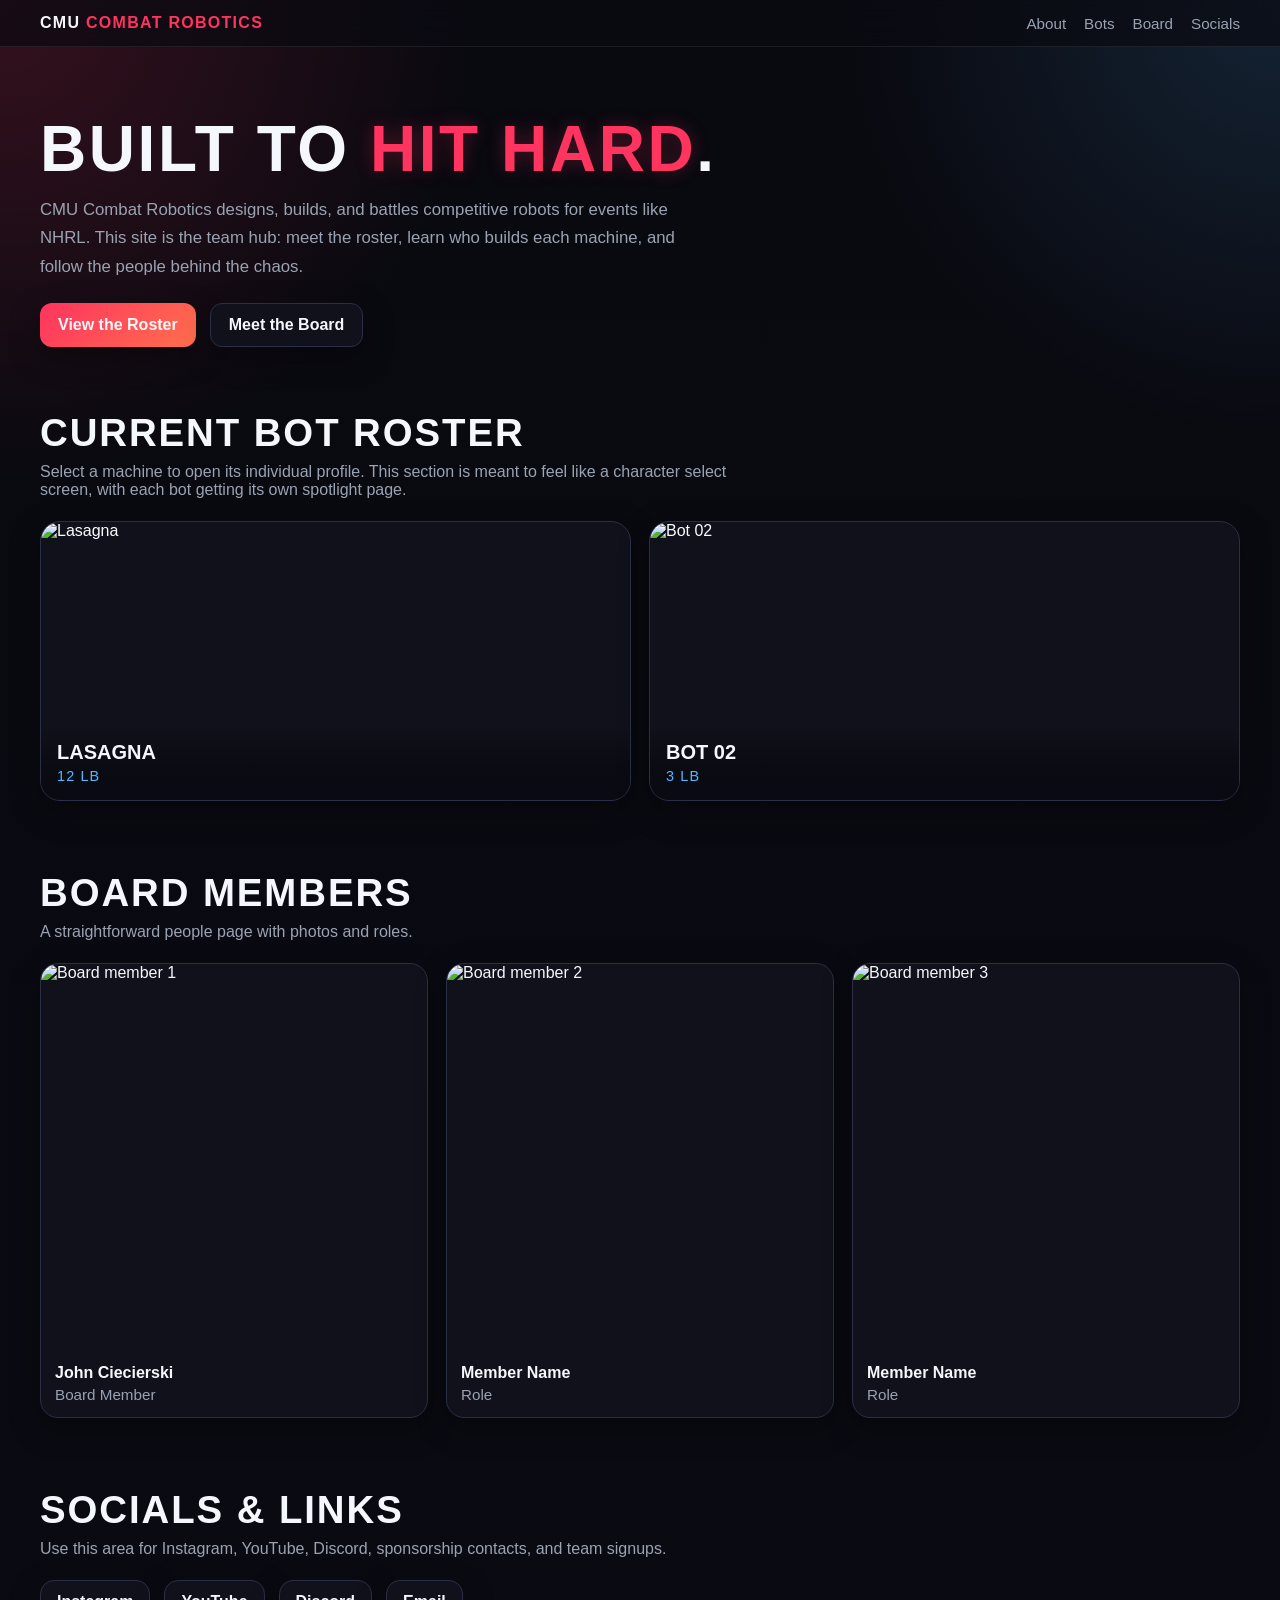
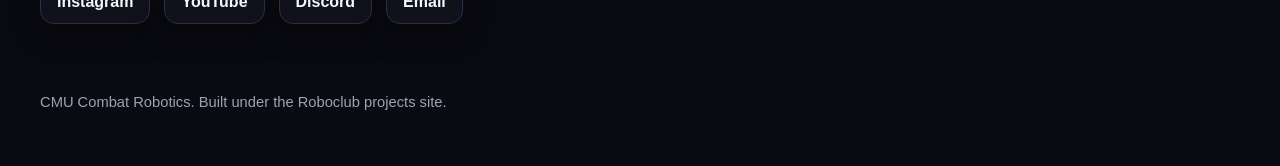
==== index.html @ 322f0681 "aa" ====
<!DOCTYPE html>
<html lang="en">
<head>
    <meta charset="UTF-8" />
    <meta name="viewport" content="width=device-width, initial-scale=1.0" />
    <title>CMU Combat Robotics</title>
    <style>
        :root {
            --bg: #0a0a12;
            --panel: #11111b;
            --panel-2: #181826;
            --text: #f4f7fb;
            --muted: #9aa3b2;
            --accent: #ff345f;
            --accent-2: #54b8ff;
            --border: #2a2f45;
            --shadow: 0 10px 30px rgba(0, 0, 0, 0.35);
        }

        * {
            box-sizing: border-box;
        }

        body {
            margin: 0;
            font-family: Arial, Helvetica, sans-serif;
            background:
                radial-gradient(circle at top left, rgba(255, 52, 95, 0.18), transparent 22%),
                radial-gradient(circle at top right, rgba(84, 184, 255, 0.15), transparent 20%),
                linear-gradient(180deg, #090910 0%, #0a0a12 100%);
            color: var(--text);
        }

        a {
            color: inherit;
            text-decoration: none;
        }

        .page-shell {
            width: min(1200px, calc(100% - 32px));
            margin: 0 auto;
        }

        .topbar {
            position: sticky;
            top: 0;
            z-index: 20;
            backdrop-filter: blur(12px);
            background: rgba(10, 10, 18, 0.7);
            border-bottom: 1px solid rgba(255, 255, 255, 0.08);
        }

        .topbar-inner {
            width: min(1200px, calc(100% - 32px));
            margin: 0 auto;
            display: flex;
            align-items: center;
            justify-content: space-between;
            padding: 14px 0;
        }

        .brand {
            font-weight: 800;
            letter-spacing: 0.08em;
            text-transform: uppercase;
        }

        .brand span {
            color: var(--accent);
        }

        .nav {
            display: flex;
            gap: 18px;
            color: var(--muted);
            font-size: 0.95rem;
        }

        .hero {
            padding: 72px 0 36px;
            display: block;
        }

        .hero-copy h1 {
            margin: 0 0 16px;
            font-size: clamp(2.3rem, 5vw, 4.4rem);
            line-height: 0.95;
            text-transform: uppercase;
            letter-spacing: 0.04em;
        }

        .hero-copy h1 .accent {
            color: var(--accent);
            text-shadow: 0 0 18px rgba(255, 52, 95, 0.28);
        }

        .hero-copy p {
            max-width: 640px;
            color: var(--muted);
            font-size: 1.05rem;
            line-height: 1.7;
            margin: 0 0 22px;
        }

        .hero-actions {
            display: flex;
            gap: 14px;
            flex-wrap: wrap;
        }

        .btn {
            display: inline-flex;
            align-items: center;
            justify-content: center;
            min-width: 140px;
            padding: 12px 18px;
            border-radius: 12px;
            font-weight: 700;
            border: 1px solid var(--border);
            background: var(--panel);
            box-shadow: var(--shadow);
        }

        .btn-primary {
            background: linear-gradient(135deg, var(--accent) 0%, #ff6f4d 100%);
            border: none;
        }

        

        section {
            padding: 28px 0 42px;
        }

        .section-header {
            display: flex;
            align-items: end;
            justify-content: space-between;
            gap: 20px;
            margin-bottom: 22px;
        }

        .section-header h2 {
            margin: 0;
            font-size: clamp(1.6rem, 3vw, 2.4rem);
            text-transform: uppercase;
            letter-spacing: 0.05em;
        }

        .section-header p {
            margin: 8px 0 0;
            color: var(--muted);
            max-width: 700px;
        }

        .roster-grid {
            display: grid;
            grid-template-columns: repeat(auto-fit, minmax(220px, 1fr));
            gap: 18px;
        }

        .bot-card {
            display: block;
            position: relative;
            overflow: hidden;
            border-radius: 20px;
            border: 1px solid var(--border);
            background: var(--panel);
            min-height: 280px;
            box-shadow: var(--shadow);
            transition: transform 0.18s ease, border-color 0.18s ease, box-shadow 0.18s ease;
        }

        .bot-card:hover {
            transform: translateY(-4px);
            border-color: var(--accent-2);
            box-shadow: 0 14px 34px rgba(0, 0, 0, 0.42);
        }

        .bot-image {
            width: 100%;
            height: 100%;
            object-fit: cover;
            display: block;
            filter: contrast(1.05) saturate(1.05);
        }

        .bot-overlay {
            position: absolute;
            inset: auto 0 0 0;
            padding: 16px;
            background: linear-gradient(180deg, transparent 0%, rgba(10, 10, 18, 0.92) 56%, rgba(10, 10, 18, 1) 100%);
        }

        .bot-name {
            margin: 0 0 4px;
            font-size: 1.25rem;
            font-weight: 800;
            text-transform: uppercase;
        }

        .bot-class {
            margin: 0;
            color: var(--accent-2);
            font-size: 0.9rem;
            letter-spacing: 0.08em;
            text-transform: uppercase;
        }

        .board-grid {
            display: grid;
            grid-template-columns: repeat(auto-fit, minmax(180px, 1fr));
            gap: 18px;
        }

        .member-card {
            background: var(--panel);
            border: 1px solid var(--border);
            border-radius: 18px;
            overflow: hidden;
            box-shadow: var(--shadow);
        }

        .member-photo {
            width: 100%;
            aspect-ratio: 1 / 1;
            object-fit: cover;
            display: block;
        }

        .member-info {
            padding: 14px;
        }

        .member-name {
            margin: 0 0 4px;
            font-weight: 800;
        }

        .member-role {
            margin: 0;
            color: var(--muted);
            font-size: 0.95rem;
        }

        .social-strip {
            display: flex;
            flex-wrap: wrap;
            gap: 14px;
        }

        .social-link {
            padding: 12px 16px;
            border-radius: 14px;
            background: var(--panel);
            border: 1px solid var(--border);
            box-shadow: var(--shadow);
            font-weight: 700;
        }

        .footer {
            padding: 28px 0 56px;
            color: var(--muted);
            font-size: 0.92rem;
        }

        @media (max-width: 860px) {

            .nav {
                display: none;
            }
        }
    </style>
</head>
<body>
    <header class="topbar">
        <div class="topbar-inner">
            <a href="#" class="brand">CMU <span>Combat Robotics</span></a>
            <nav class="nav">
                <a href="#about">About</a>
                <a href="#roster">Bots</a>
                <a href="#board">Board</a>
                <a href="#socials">Socials</a>
            </nav>
        </div>
    </header>

    <main class="page-shell">
        <section class="hero" id="about">
            <div class="hero-copy">
                <h1>Built to <span class="accent">Hit Hard</span>.</h1>
                <p>
                    CMU Combat Robotics designs, builds, and battles competitive robots for events like NHRL.
                    This site is the team hub: meet the roster, learn who builds each machine, and follow the
                    people behind the chaos.
                </p>
                <div class="hero-actions">
                    <a class="btn btn-primary" href="#roster">View the Roster</a>
                    <a class="btn" href="#board">Meet the Board</a>
                </div>
            </div>
        </section>

        <section id="roster">
            <div class="section-header">
                <div>
                    <h2>Current Bot Roster</h2>
                    <p>
                        Select a machine to open its individual profile. This section is meant to feel like a
                        character select screen, with each bot getting its own spotlight page.
                    </p>
                </div>
            </div>

            <div class="roster-grid" id="rosterGrid">
                <article class="bot-card" style="display:flex; align-items:end; justify-content:start; padding:16px; min-height:220px;">
                    <div class="bot-overlay" style="position:static; background:none; padding:0;">
                        <h3 class="bot-name">Loading roster...</h3>
                        <p class="bot-class">Scanning bot folders</p>
                    </div>
                </article>
            </div>
        </section>

        <section id="board">
            <div class="section-header">
                <div>
                    <h2>Board Members</h2>
                    <p>A straightforward people page with photos and roles.</p>
                </div>
            </div>

            <div class="board-grid">
                <article class="member-card">
                    <img class="member-photo" src="https://placehold.co/500x500?text=Member+1" alt="Board member 1" />
                    <div class="member-info">
                        <p class="member-name">John Ciecierski</p>
                        <p class="member-role">Board Member</p>
                    </div>
                </article>

                <article class="member-card">
                    <img class="member-photo" src="https://placehold.co/500x500?text=Member+2" alt="Board member 2" />
                    <div class="member-info">
                        <p class="member-name">Member Name</p>
                        <p class="member-role">Role</p>
                    </div>
                </article>

                <article class="member-card">
                    <img class="member-photo" src="https://placehold.co/500x500?text=Member+3" alt="Board member 3" />
                    <div class="member-info">
                        <p class="member-name">Member Name</p>
                        <p class="member-role">Role</p>
                    </div>
                </article>
            </div>
        </section>

        <section id="socials">
            <div class="section-header">
                <div>
                    <h2>Socials & Links</h2>
                    <p>Use this area for Instagram, YouTube, Discord, sponsorship contacts, and team signups.</p>
                </div>
            </div>

            <div class="social-strip">
                <a class="social-link" href="#">Instagram</a>
                <a class="social-link" href="#">YouTube</a>
                <a class="social-link" href="#">Discord</a>
                <a class="social-link" href="#">Email</a>
            </div>
        </section>

        <script>
        async function loadRoster() {
            const rosterGrid = document.getElementById('rosterGrid');

            try {
                const response = await fetch('bots/index.json');
                if (!response.ok) {
                    throw new Error('Could not load bots/index.json');
                }

                const bots = await response.json();

                if (!Array.isArray(bots) || bots.length === 0) {
                    rosterGrid.innerHTML = `
                        <article class="bot-card" style="display:flex; align-items:end; justify-content:start; padding:16px; min-height:220px;">
                            <div class="bot-overlay" style="position:static; background:none; padding:0;">
                                <h3 class="bot-name">No bots yet</h3>
                                <p class="bot-class">Add a bot folder and update bots/index.json</p>
                            </div>
                        </article>
                    `;
                    return;
                }

                bots.sort((a, b) => (a.sort_order ?? 999) - (b.sort_order ?? 999));

                rosterGrid.innerHTML = bots.map(bot => {
                    const href = bot.page || `bots/${bot.slug}/`;
                    const image = bot.cover_image || `bots/${bot.slug}/cover.jpg`;
                    const name = bot.name || bot.slug || 'Unknown Bot';
                    const weightClass = bot.weight_class || 'Unknown Class';

                    return `
                        <a class="bot-card" href="${href}">
                            <img class="bot-image" src="${image}" alt="${name}" />
                            <div class="bot-overlay">
                                <h3 class="bot-name">${name}</h3>
                                <p class="bot-class">${weightClass}</p>
                            </div>
                        </a>
                    `;
                }).join('');
            } catch (error) {
                rosterGrid.innerHTML = `
                    <article class="bot-card" style="display:flex; align-items:end; justify-content:start; padding:16px; min-height:220px;">
                        <div class="bot-overlay" style="position:static; background:none; padding:0;">
                            <h3 class="bot-name">Roster failed to load</h3>
                            <p class="bot-class">Make sure bots/index.json exists and is valid JSON</p>
                        </div>
                    </article>
                `;
                console.error(error);
            }
        }

        loadRoster();
    </script>

    <footer class="footer">
            CMU Combat Robotics. Built under the Roboclub projects site.
        </footer>
    </main>
</body>
</html>
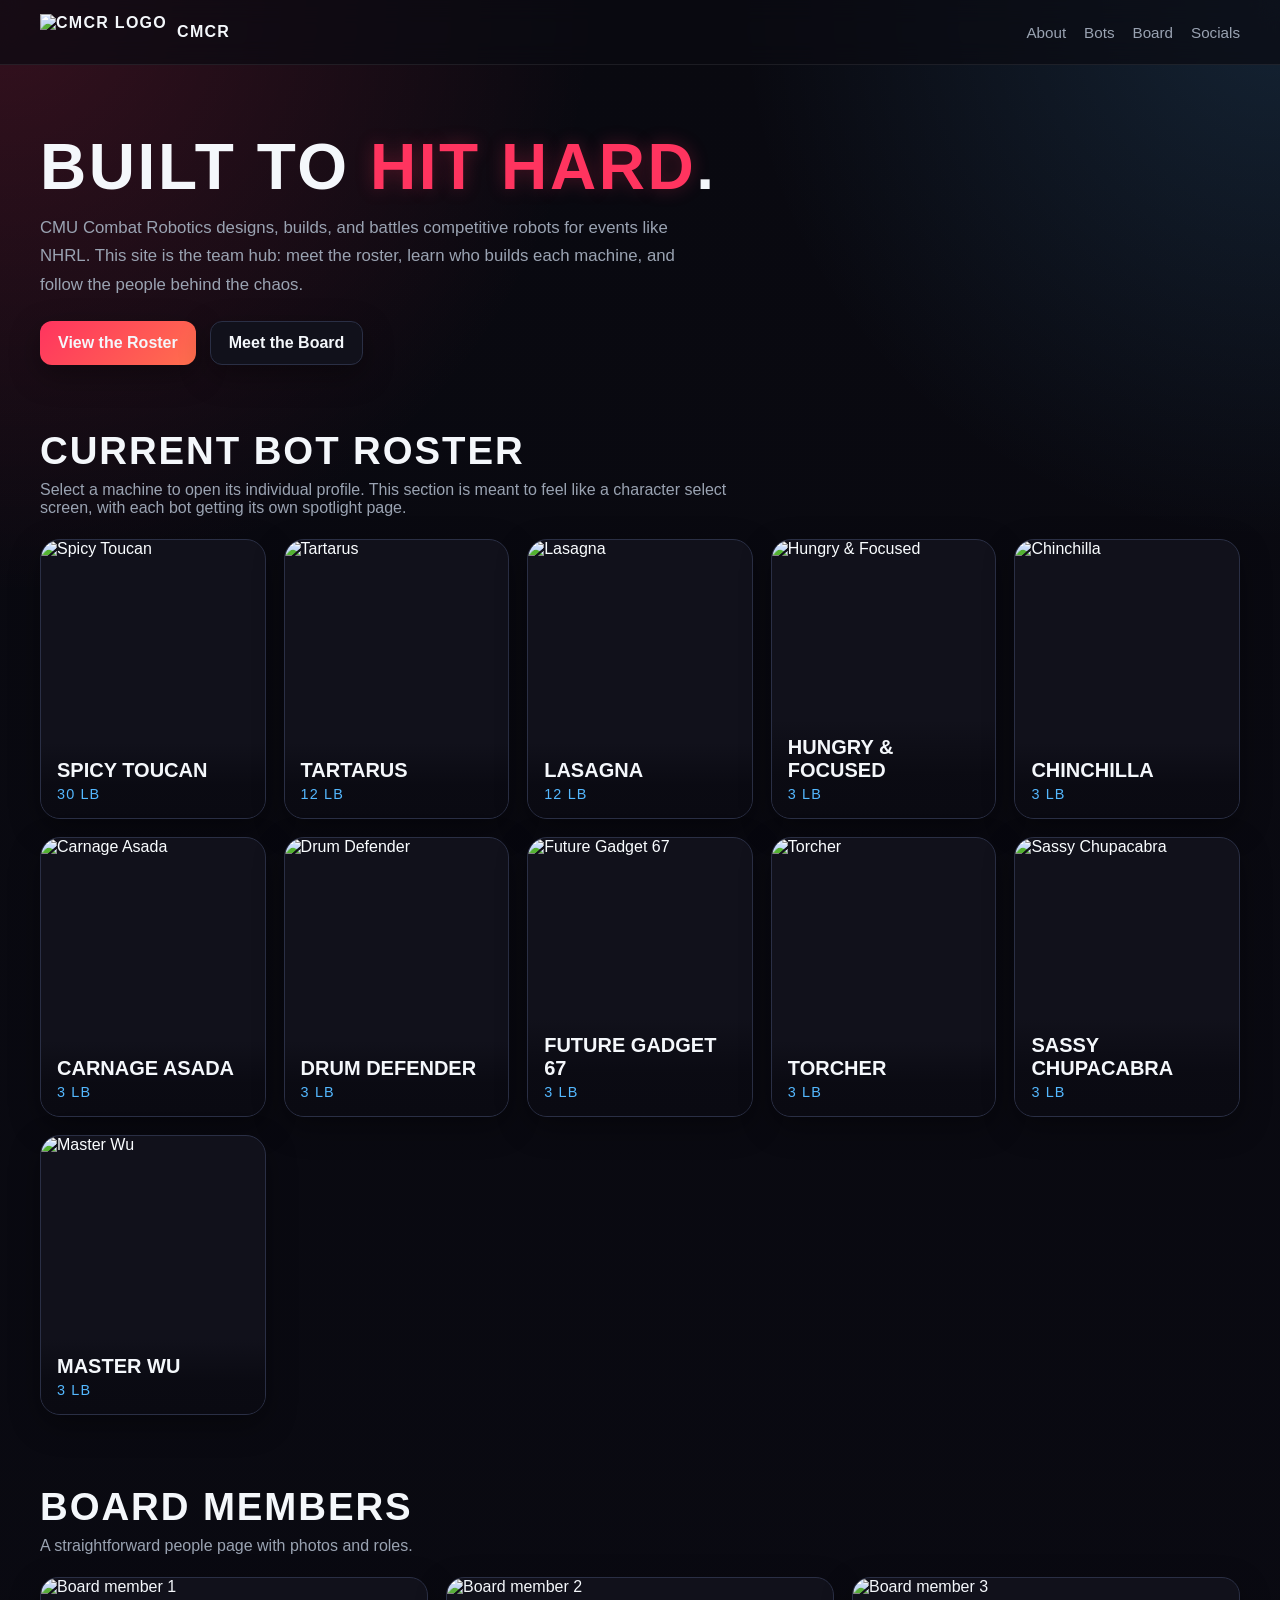
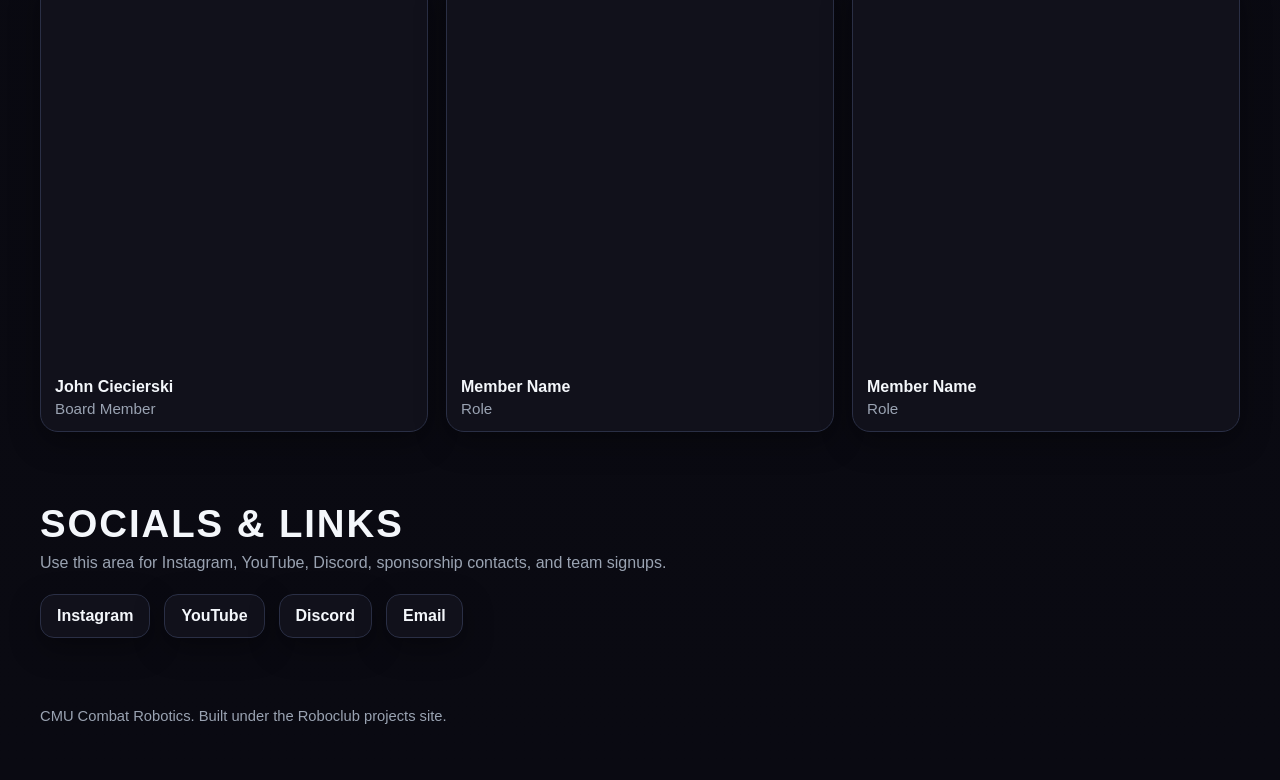
==== commit e4046c21: "aaa" ====
--- a/index.html
+++ b/index.html
@@ -65,9 +65,7 @@
             text-transform: uppercase;
         }
 
-        .brand span {
-            color: var(--accent);
-        }
+        
 
         .nav {
             display: flex;
@@ -275,7 +273,10 @@
 <body>
     <header class="topbar">
         <div class="topbar-inner">
-            <a href="#" class="brand">CMU <span>Combat Robotics</span></a>
+            <a href="#" class="brand" style="display:flex; align-items:center; gap:10px;">
+                <img src="CMCRLogo.png" alt="CMCR Logo" style="height:36px; width:auto;" />
+                <span style="font-weight:800; letter-spacing:0.08em; text-transform:uppercase;">CMCR</span>
+            </a>
             <nav class="nav">
                 <a href="#about">About</a>
                 <a href="#roster">Bots</a>
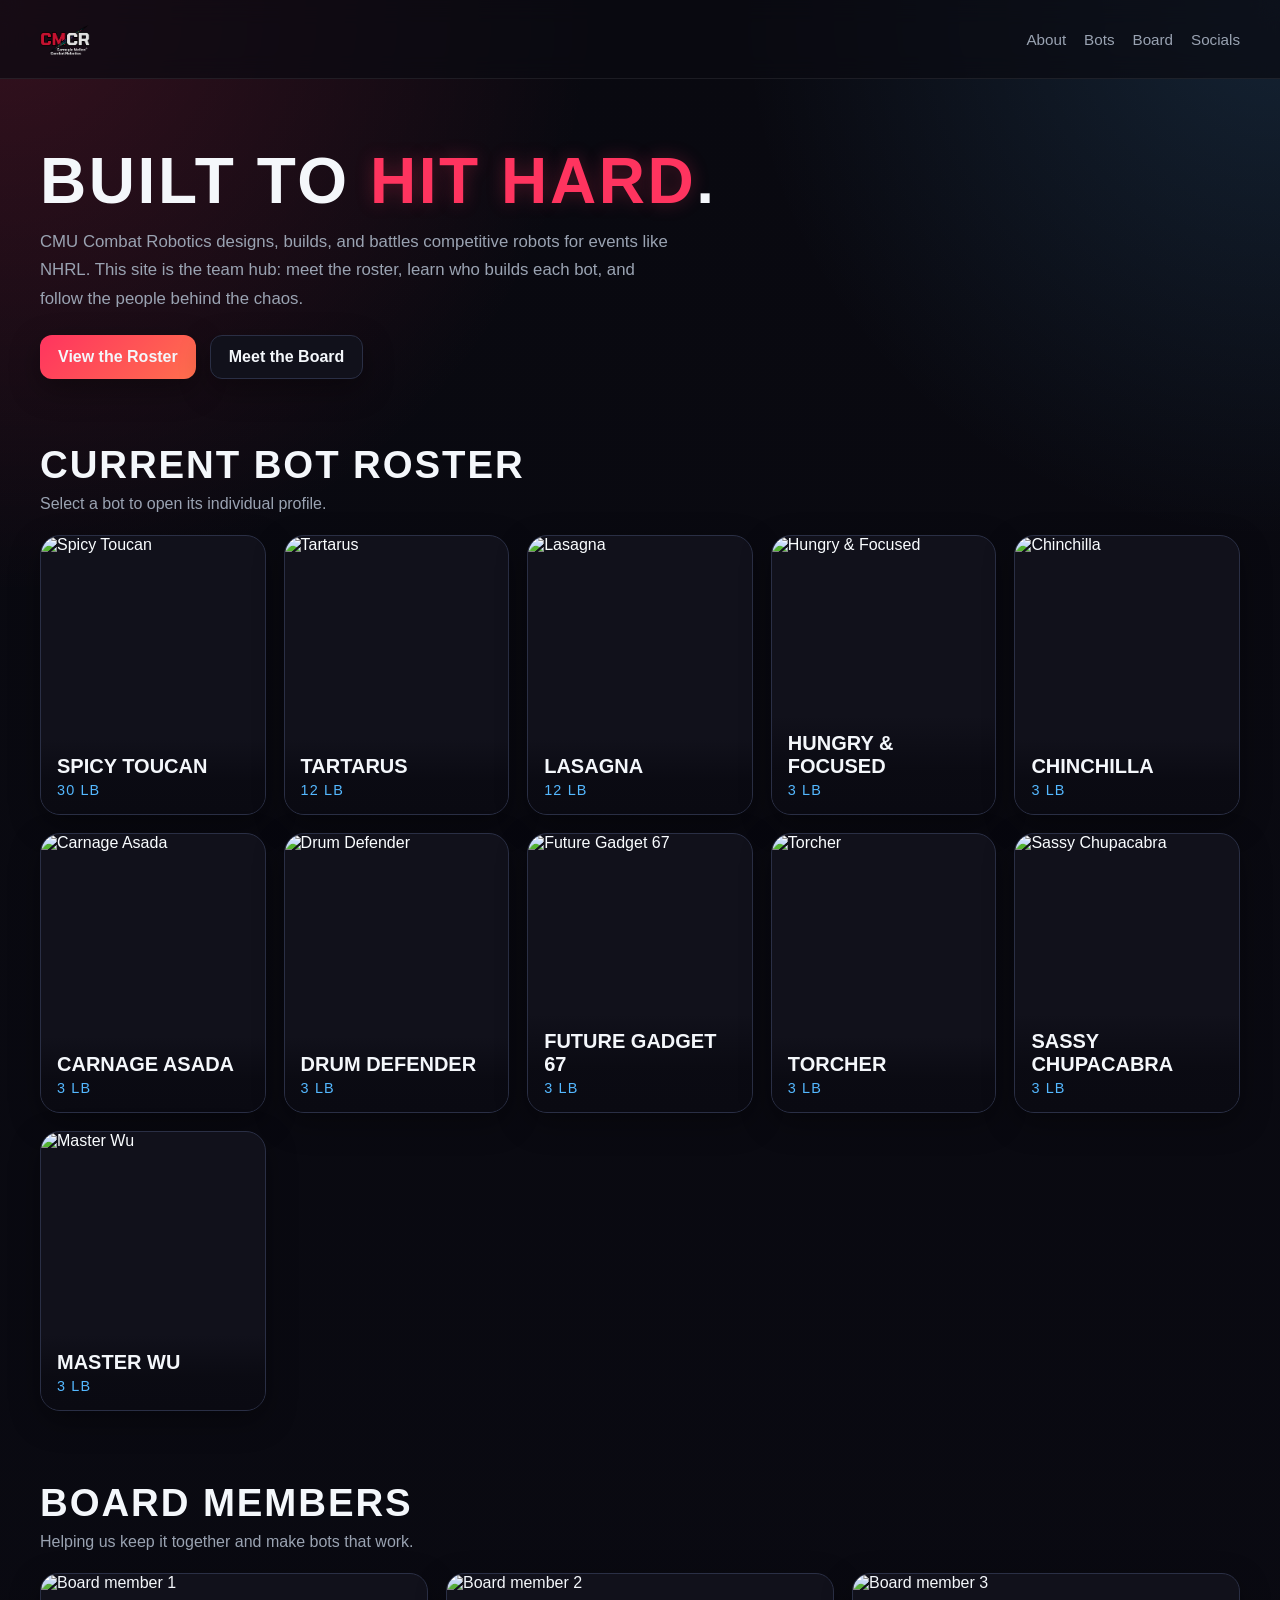
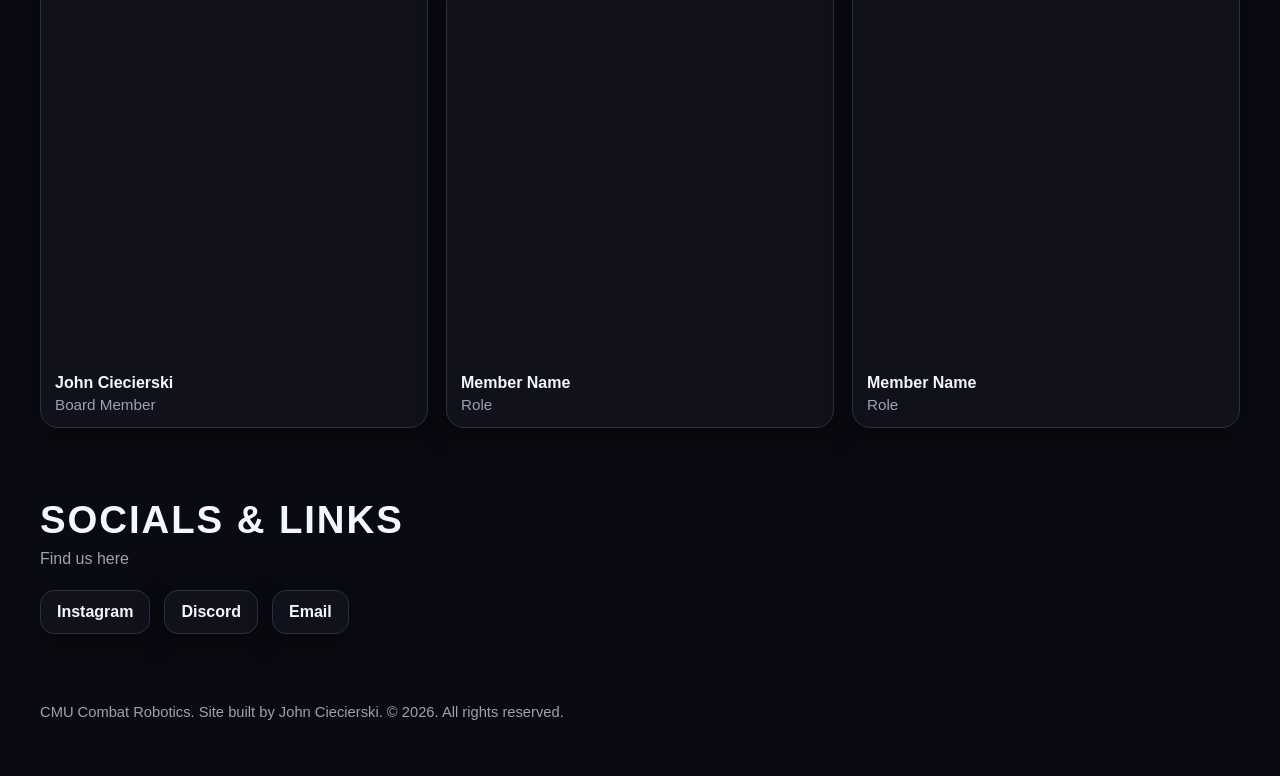
==== commit d7706631: "a" ====
--- a/index.html
+++ b/index.html
@@ -3,7 +3,7 @@
 <head>
     <meta charset="UTF-8" />
     <meta name="viewport" content="width=device-width, initial-scale=1.0" />
-    <title>CMU Combat Robotics</title>
+    <title>Carnegie Mellon Combat Robotics</title>
     <style>
         :root {
             --bg: #0a0a12;
@@ -274,8 +274,8 @@
     <header class="topbar">
         <div class="topbar-inner">
             <a href="#" class="brand" style="display:flex; align-items:center; gap:10px;">
-                <img src="CMCRLogo.png" alt="CMCR Logo" style="height:36px; width:auto;" />
-                <span style="font-weight:800; letter-spacing:0.08em; text-transform:uppercase;">CMCR</span>
+                <img src="CMCRLogo.png" alt="CMCR Logo" style="height:50px; width:auto;" />
+                <span style="font-weight:800; letter-spacing:0.08em; text-transform:uppercase;"></span>
             </a>
             <nav class="nav">
                 <a href="#about">About</a>
@@ -292,7 +292,7 @@
                 <h1>Built to <span class="accent">Hit Hard</span>.</h1>
                 <p>
                     CMU Combat Robotics designs, builds, and battles competitive robots for events like NHRL.
-                    This site is the team hub: meet the roster, learn who builds each machine, and follow the
+                    This site is the team hub: meet the roster, learn who builds each bot, and follow the
                     people behind the chaos.
                 </p>
                 <div class="hero-actions">
@@ -307,8 +307,7 @@
                 <div>
                     <h2>Current Bot Roster</h2>
                     <p>
-                        Select a machine to open its individual profile. This section is meant to feel like a
-                        character select screen, with each bot getting its own spotlight page.
+                        Select a bot to open its individual profile.
                     </p>
                 </div>
             </div>
@@ -327,7 +326,7 @@
             <div class="section-header">
                 <div>
                     <h2>Board Members</h2>
-                    <p>A straightforward people page with photos and roles.</p>
+                    <p>Helping us keep it together and make bots that work.</p>
                 </div>
             </div>
 
@@ -362,14 +361,13 @@
             <div class="section-header">
                 <div>
                     <h2>Socials & Links</h2>
-                    <p>Use this area for Instagram, YouTube, Discord, sponsorship contacts, and team signups.</p>
+                    <p>Find us here</p>
                 </div>
             </div>
 
             <div class="social-strip">
-                <a class="social-link" href="#">Instagram</a>
-                <a class="social-link" href="#">YouTube</a>
-                <a class="social-link" href="#">Discord</a>
+                <a class="social-link" href="https://www.instagram.com/combatrobotics/">Instagram</a>
+                <a class="social-link" href="https://discord.gg/CCejQxM9Gn">Discord</a>
                 <a class="social-link" href="#">Email</a>
             </div>
         </section>
@@ -433,7 +431,7 @@
     </script>
 
     <footer class="footer">
-            CMU Combat Robotics. Built under the Roboclub projects site.
+            CMU Combat Robotics. Site built by John Ciecierski. &copy; 2026. All rights reserved.
         </footer>
     </main>
 </body>
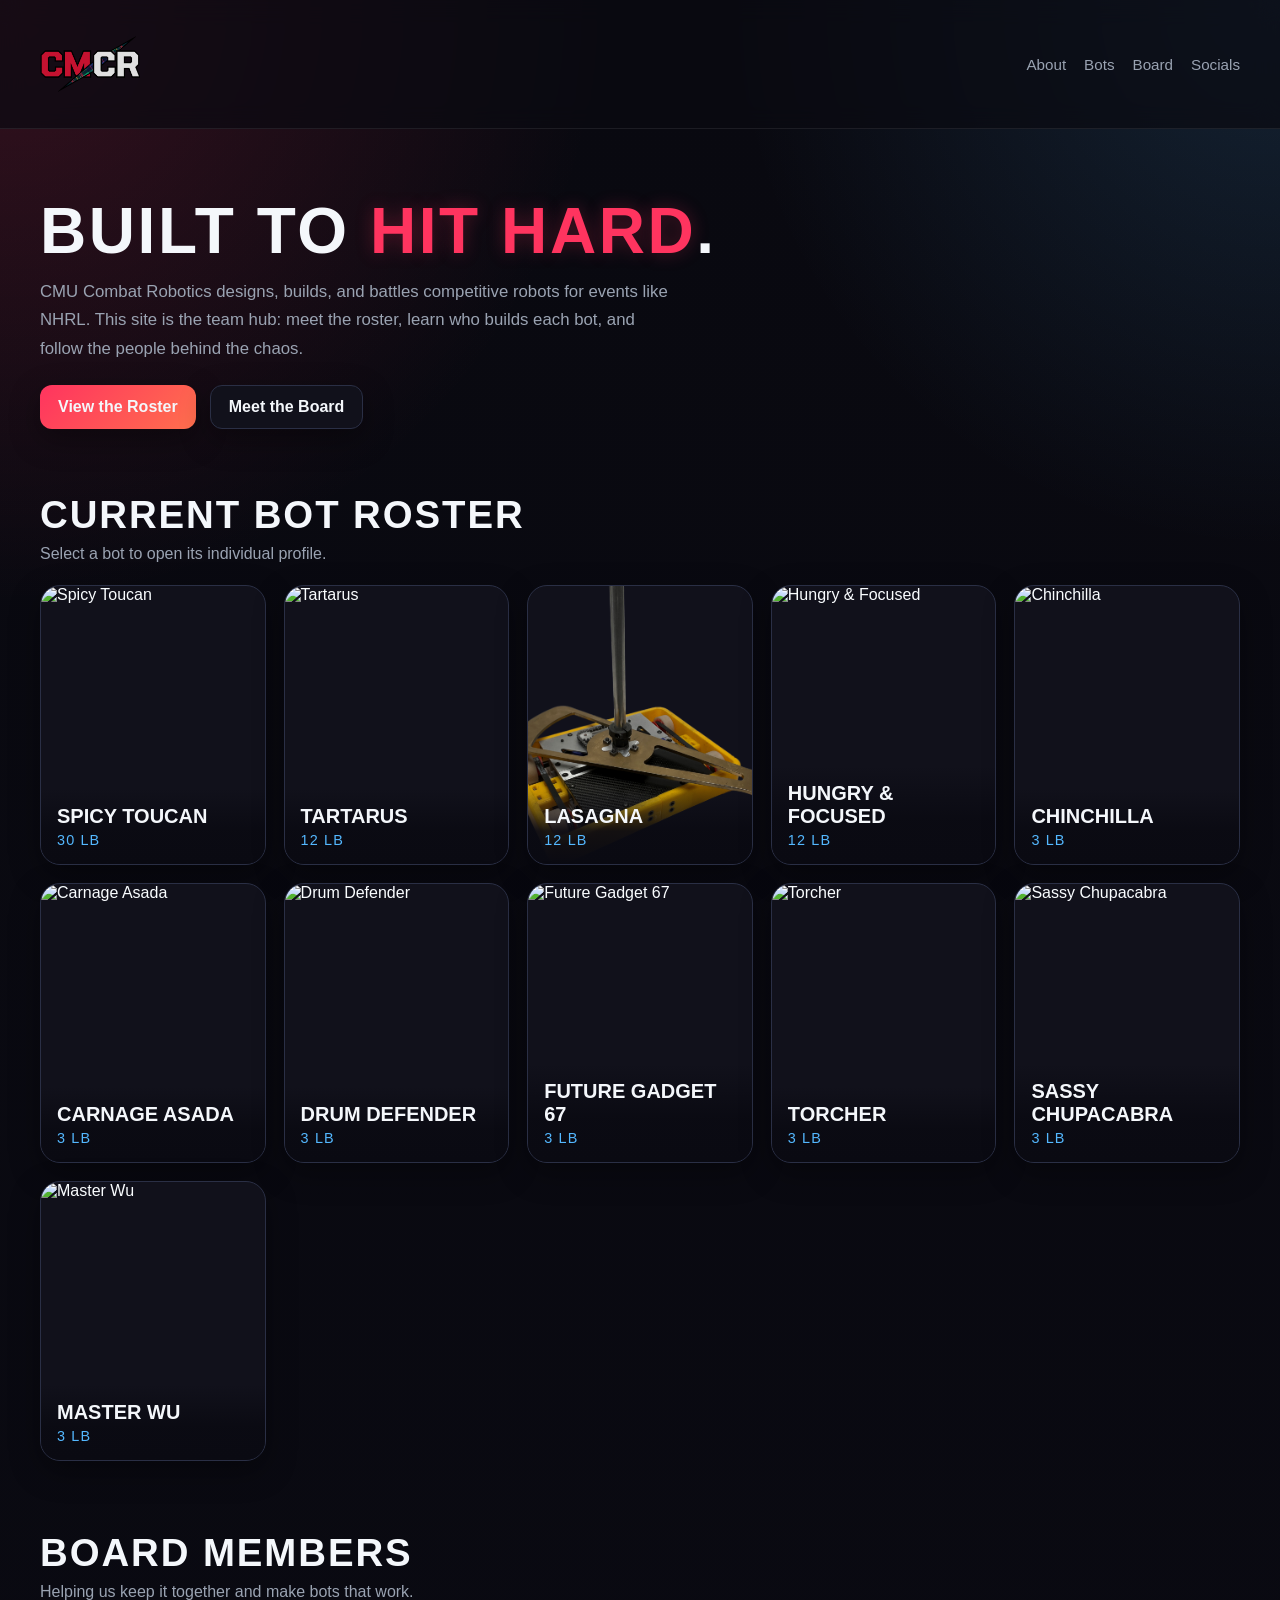
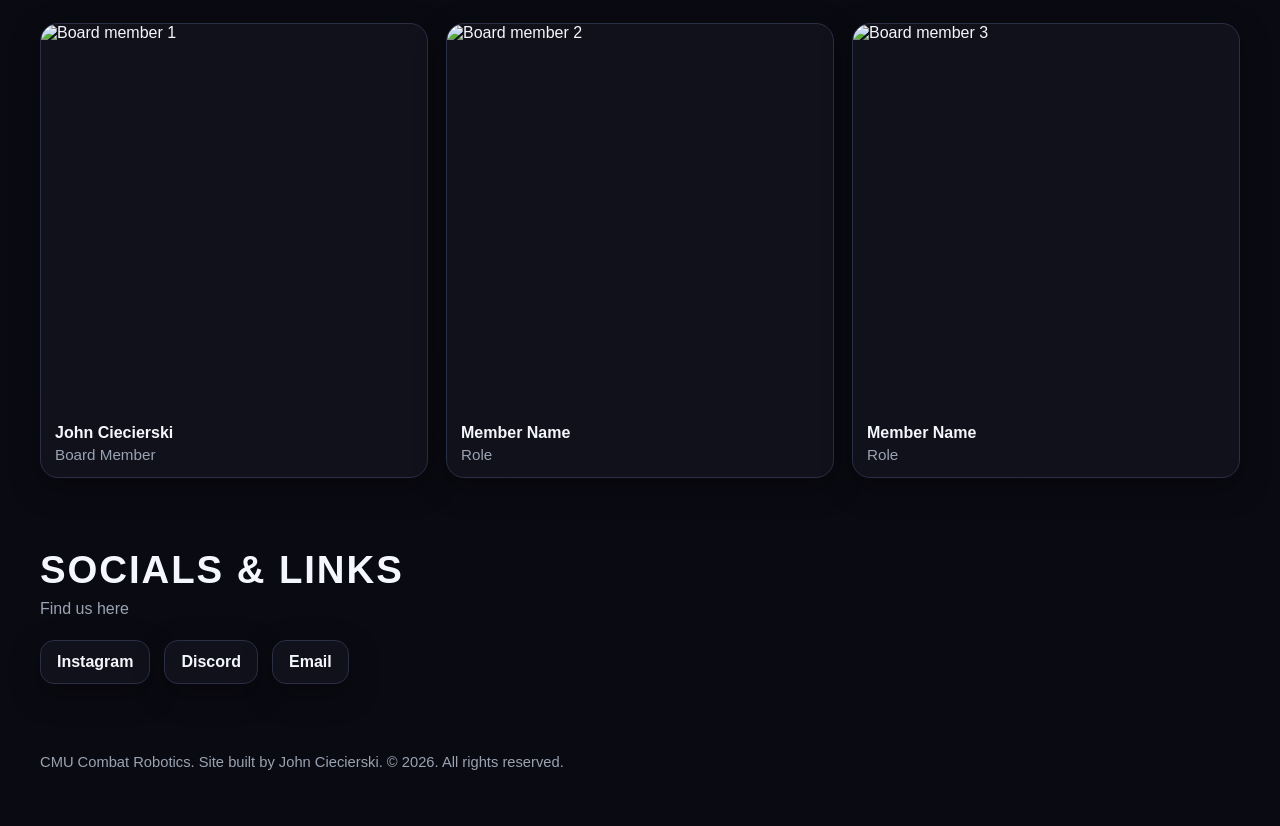
==== commit bd04d88f: "a" ====
--- a/index.html
+++ b/index.html
@@ -274,8 +274,7 @@
     <header class="topbar">
         <div class="topbar-inner">
             <a href="#" class="brand" style="display:flex; align-items:center; gap:10px;">
-                <img src="CMCRLogo.png" alt="CMCR Logo" style="height:50px; width:auto;" />
-                <span style="font-weight:800; letter-spacing:0.08em; text-transform:uppercase;"></span>
+                <img src="CMCRLogo.png" alt="CMCR Logo" style="height:100px; width:auto;" />
             </a>
             <nav class="nav">
                 <a href="#about">About</a>
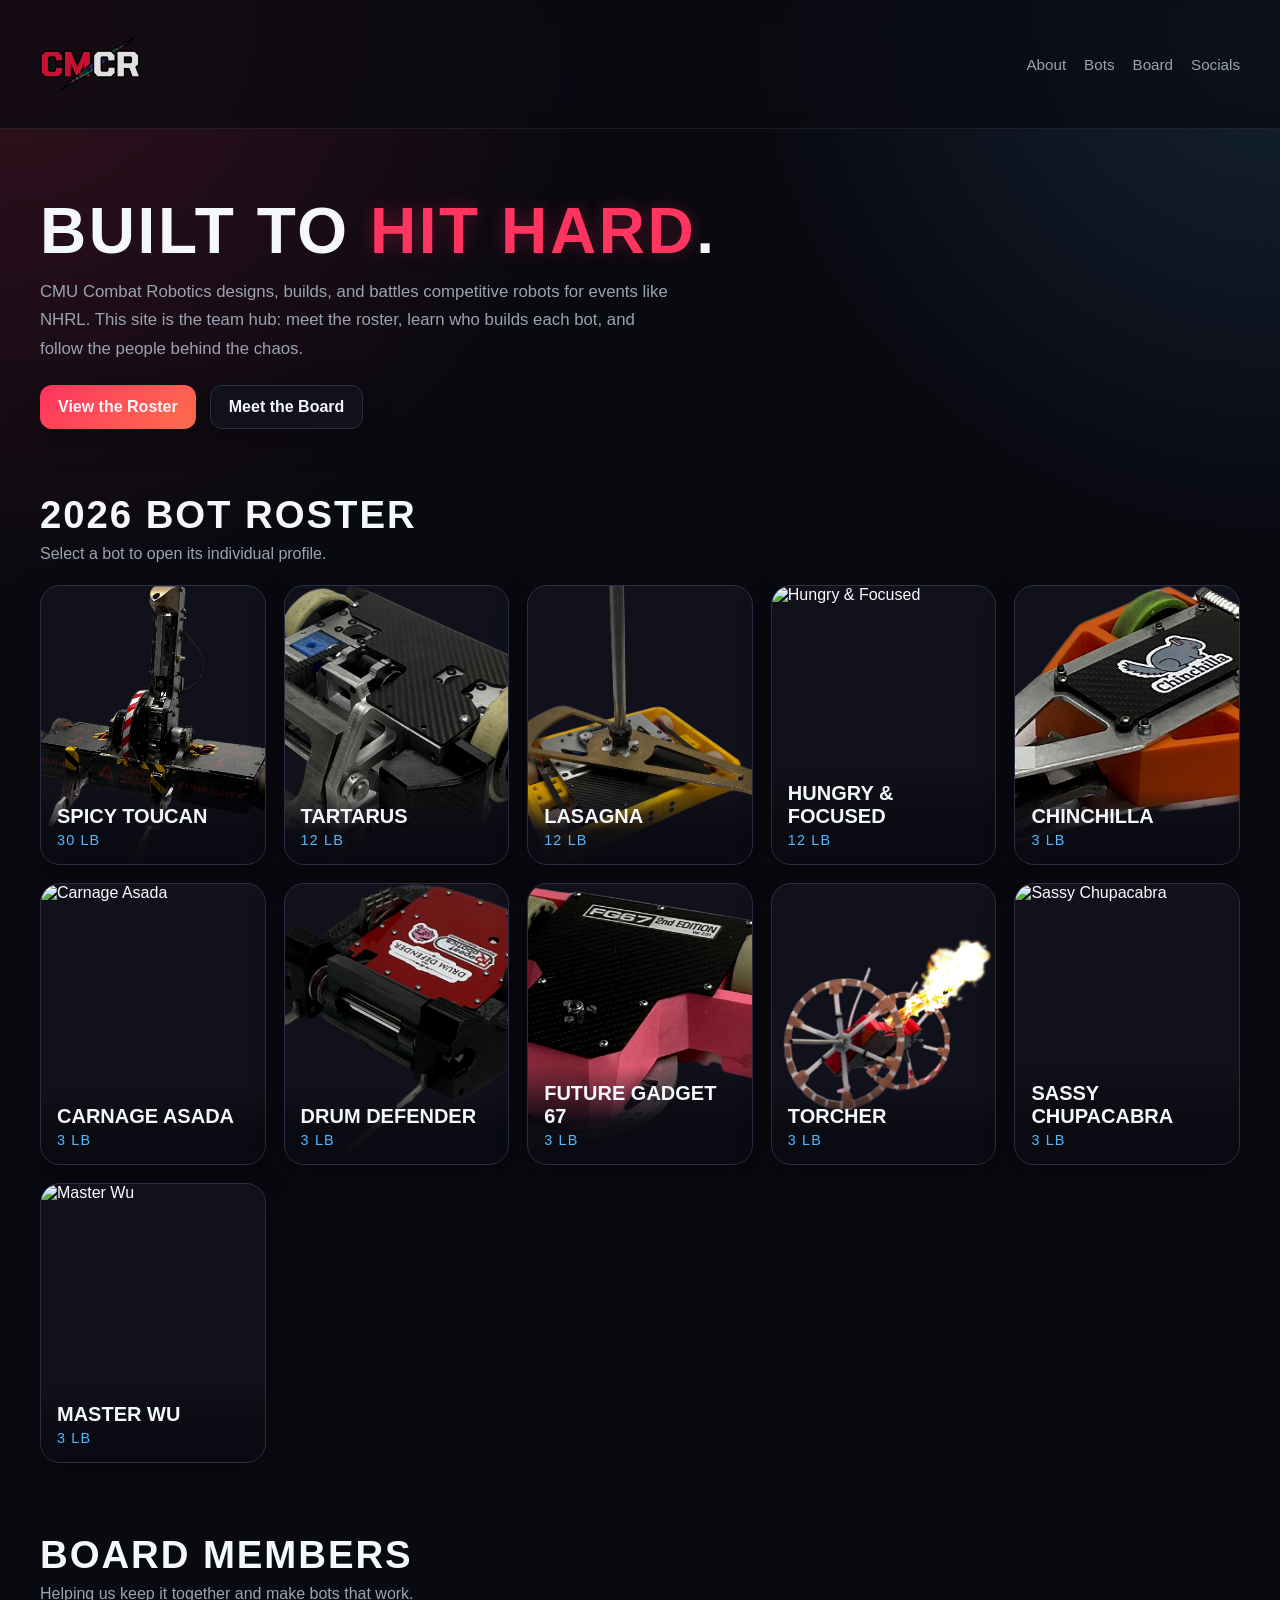
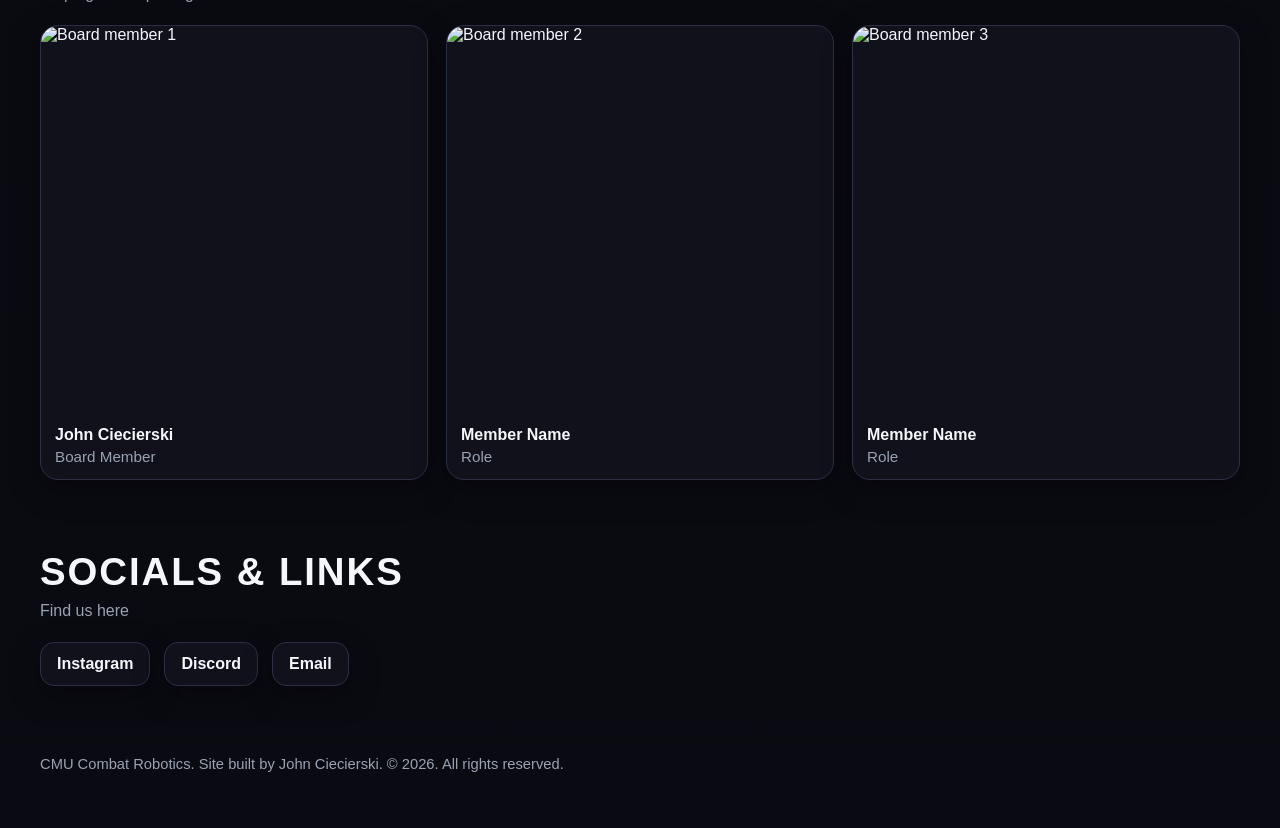
==== commit ddaf04bf: "a" ====
--- a/index.html
+++ b/index.html
@@ -304,7 +304,7 @@
         <section id="roster">
             <div class="section-header">
                 <div>
-                    <h2>Current Bot Roster</h2>
+                    <h2>2026 Bot Roster</h2>
                     <p>
                         Select a bot to open its individual profile.
                     </p>
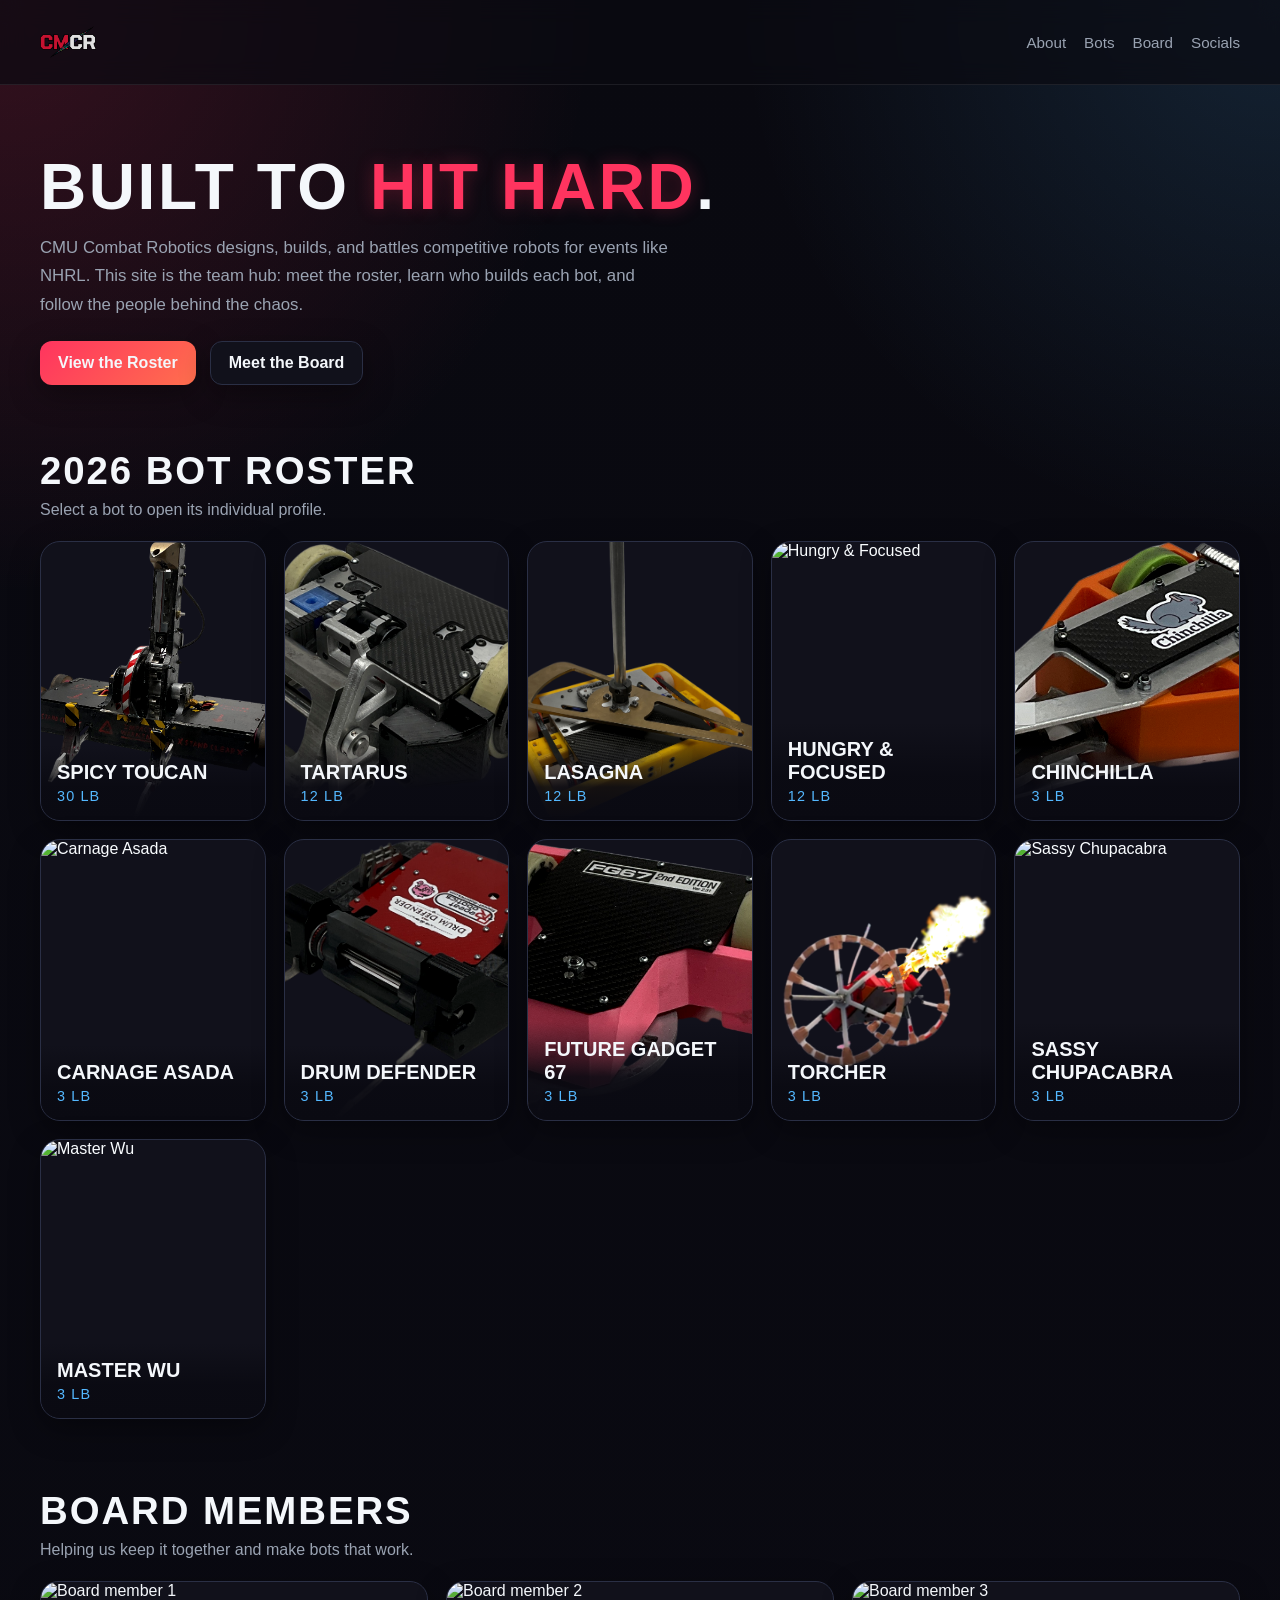
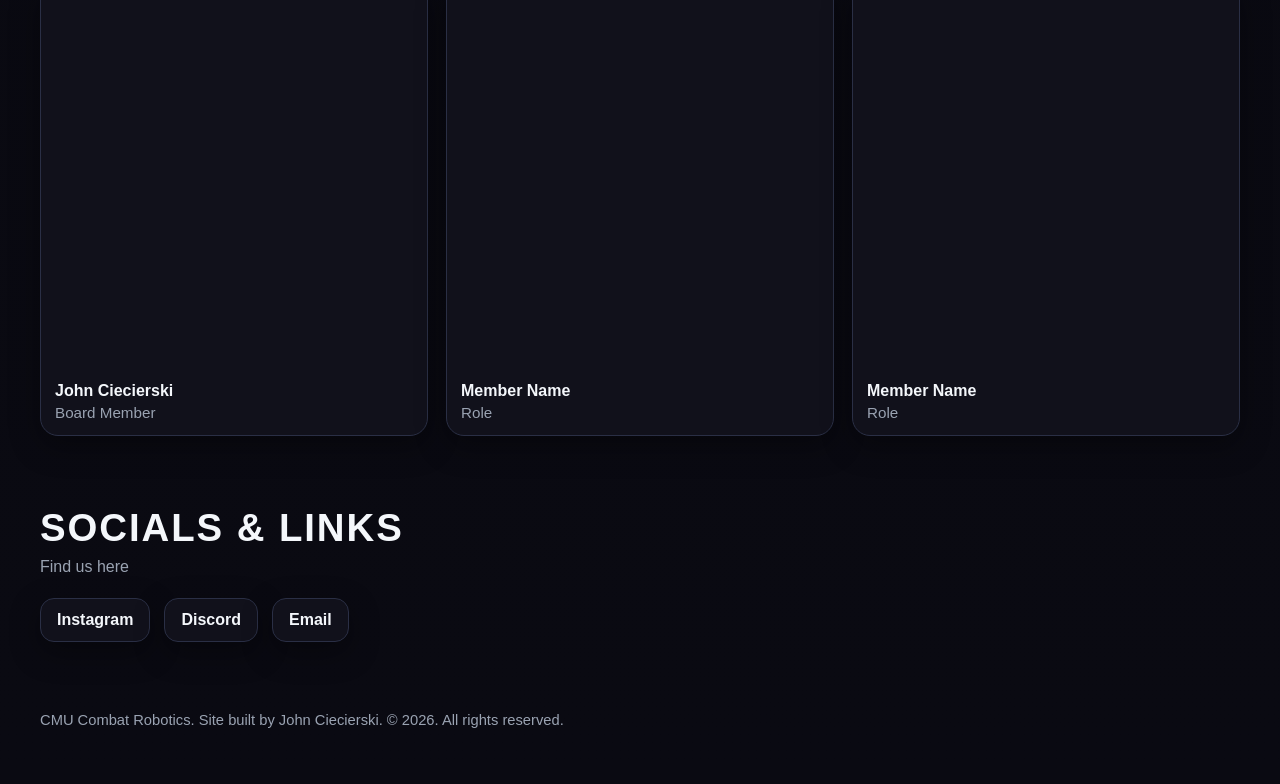
==== commit e6d398ee: "a" ====
--- a/index.html
+++ b/index.html
@@ -4,286 +4,11 @@
     <meta charset="UTF-8" />
     <meta name="viewport" content="width=device-width, initial-scale=1.0" />
     <title>Carnegie Mellon Combat Robotics</title>
-    <style>
-        :root {
-            --bg: #0a0a12;
-            --panel: #11111b;
-            --panel-2: #181826;
-            --text: #f4f7fb;
-            --muted: #9aa3b2;
-            --accent: #ff345f;
-            --accent-2: #54b8ff;
-            --border: #2a2f45;
-            --shadow: 0 10px 30px rgba(0, 0, 0, 0.35);
-        }
-
-        * {
-            box-sizing: border-box;
-        }
-
-        body {
-            margin: 0;
-            font-family: Arial, Helvetica, sans-serif;
-            background:
-                radial-gradient(circle at top left, rgba(255, 52, 95, 0.18), transparent 22%),
-                radial-gradient(circle at top right, rgba(84, 184, 255, 0.15), transparent 20%),
-                linear-gradient(180deg, #090910 0%, #0a0a12 100%);
-            color: var(--text);
-        }
-
-        a {
-            color: inherit;
-            text-decoration: none;
-        }
-
-        .page-shell {
-            width: min(1200px, calc(100% - 32px));
-            margin: 0 auto;
-        }
-
-        .topbar {
-            position: sticky;
-            top: 0;
-            z-index: 20;
-            backdrop-filter: blur(12px);
-            background: rgba(10, 10, 18, 0.7);
-            border-bottom: 1px solid rgba(255, 255, 255, 0.08);
-        }
-
-        .topbar-inner {
-            width: min(1200px, calc(100% - 32px));
-            margin: 0 auto;
-            display: flex;
-            align-items: center;
-            justify-content: space-between;
-            padding: 14px 0;
-        }
-
-        .brand {
-            font-weight: 800;
-            letter-spacing: 0.08em;
-            text-transform: uppercase;
-        }
-
-        
-
-        .nav {
-            display: flex;
-            gap: 18px;
-            color: var(--muted);
-            font-size: 0.95rem;
-        }
-
-        .hero {
-            padding: 72px 0 36px;
-            display: block;
-        }
-
-        .hero-copy h1 {
-            margin: 0 0 16px;
-            font-size: clamp(2.3rem, 5vw, 4.4rem);
-            line-height: 0.95;
-            text-transform: uppercase;
-            letter-spacing: 0.04em;
-        }
-
-        .hero-copy h1 .accent {
-            color: var(--accent);
-            text-shadow: 0 0 18px rgba(255, 52, 95, 0.28);
-        }
-
-        .hero-copy p {
-            max-width: 640px;
-            color: var(--muted);
-            font-size: 1.05rem;
-            line-height: 1.7;
-            margin: 0 0 22px;
-        }
-
-        .hero-actions {
-            display: flex;
-            gap: 14px;
-            flex-wrap: wrap;
-        }
-
-        .btn {
-            display: inline-flex;
-            align-items: center;
-            justify-content: center;
-            min-width: 140px;
-            padding: 12px 18px;
-            border-radius: 12px;
-            font-weight: 700;
-            border: 1px solid var(--border);
-            background: var(--panel);
-            box-shadow: var(--shadow);
-        }
-
-        .btn-primary {
-            background: linear-gradient(135deg, var(--accent) 0%, #ff6f4d 100%);
-            border: none;
-        }
-
-        
-
-        section {
-            padding: 28px 0 42px;
-        }
-
-        .section-header {
-            display: flex;
-            align-items: end;
-            justify-content: space-between;
-            gap: 20px;
-            margin-bottom: 22px;
-        }
-
-        .section-header h2 {
-            margin: 0;
-            font-size: clamp(1.6rem, 3vw, 2.4rem);
-            text-transform: uppercase;
-            letter-spacing: 0.05em;
-        }
-
-        .section-header p {
-            margin: 8px 0 0;
-            color: var(--muted);
-            max-width: 700px;
-        }
-
-        .roster-grid {
-            display: grid;
-            grid-template-columns: repeat(auto-fit, minmax(220px, 1fr));
-            gap: 18px;
-        }
-
-        .bot-card {
-            display: block;
-            position: relative;
-            overflow: hidden;
-            border-radius: 20px;
-            border: 1px solid var(--border);
-            background: var(--panel);
-            min-height: 280px;
-            box-shadow: var(--shadow);
-            transition: transform 0.18s ease, border-color 0.18s ease, box-shadow 0.18s ease;
-        }
-
-        .bot-card:hover {
-            transform: translateY(-4px);
-            border-color: var(--accent-2);
-            box-shadow: 0 14px 34px rgba(0, 0, 0, 0.42);
-        }
-
-        .bot-image {
-            width: 100%;
-            height: 100%;
-            object-fit: cover;
-            display: block;
-            filter: contrast(1.05) saturate(1.05);
-        }
-
-        .bot-overlay {
-            position: absolute;
-            inset: auto 0 0 0;
-            padding: 16px;
-            background: linear-gradient(180deg, transparent 0%, rgba(10, 10, 18, 0.92) 56%, rgba(10, 10, 18, 1) 100%);
-        }
-
-        .bot-name {
-            margin: 0 0 4px;
-            font-size: 1.25rem;
-            font-weight: 800;
-            text-transform: uppercase;
-        }
-
-        .bot-class {
-            margin: 0;
-            color: var(--accent-2);
-            font-size: 0.9rem;
-            letter-spacing: 0.08em;
-            text-transform: uppercase;
-        }
-
-        .board-grid {
-            display: grid;
-            grid-template-columns: repeat(auto-fit, minmax(180px, 1fr));
-            gap: 18px;
-        }
-
-        .member-card {
-            background: var(--panel);
-            border: 1px solid var(--border);
-            border-radius: 18px;
-            overflow: hidden;
-            box-shadow: var(--shadow);
-        }
-
-        .member-photo {
-            width: 100%;
-            aspect-ratio: 1 / 1;
-            object-fit: cover;
-            display: block;
-        }
-
-        .member-info {
-            padding: 14px;
-        }
-
-        .member-name {
-            margin: 0 0 4px;
-            font-weight: 800;
-        }
-
-        .member-role {
-            margin: 0;
-            color: var(--muted);
-            font-size: 0.95rem;
-        }
-
-        .social-strip {
-            display: flex;
-            flex-wrap: wrap;
-            gap: 14px;
-        }
-
-        .social-link {
-            padding: 12px 16px;
-            border-radius: 14px;
-            background: var(--panel);
-            border: 1px solid var(--border);
-            box-shadow: var(--shadow);
-            font-weight: 700;
-        }
-
-        .footer {
-            padding: 28px 0 56px;
-            color: var(--muted);
-            font-size: 0.92rem;
-        }
-
-        @media (max-width: 860px) {
-
-            .nav {
-                display: none;
-            }
-        }
-    </style>
+    <link rel="stylesheet" href="styles.css" />
+    <script defer src="shared.js"></script>
 </head>
 <body>
-    <header class="topbar">
-        <div class="topbar-inner">
-            <a href="#" class="brand" style="display:flex; align-items:center; gap:10px;">
-                <img src="CMCRLogo.png" alt="CMCR Logo" style="height:100px; width:auto;" />
-            </a>
-            <nav class="nav">
-                <a href="#about">About</a>
-                <a href="#roster">Bots</a>
-                <a href="#board">Board</a>
-                <a href="#socials">Socials</a>
-            </nav>
-        </div>
-    </header>
+    <div id="site-topbar"></div>
 
     <main class="page-shell">
         <section class="hero" id="about">
@@ -305,9 +30,7 @@
             <div class="section-header">
                 <div>
                     <h2>2026 Bot Roster</h2>
-                    <p>
-                        Select a bot to open its individual profile.
-                    </p>
+                    <p>Select a bot to open its individual profile.</p>
                 </div>
             </div>
 
@@ -370,68 +93,8 @@
                 <a class="social-link" href="#">Email</a>
             </div>
         </section>
+    </main>
 
-        <script>
-        async function loadRoster() {
-            const rosterGrid = document.getElementById('rosterGrid');
-
-            try {
-                const response = await fetch('bots/index.json');
-                if (!response.ok) {
-                    throw new Error('Could not load bots/index.json');
-                }
-
-                const bots = await response.json();
-
-                if (!Array.isArray(bots) || bots.length === 0) {
-                    rosterGrid.innerHTML = `
-                        <article class="bot-card" style="display:flex; align-items:end; justify-content:start; padding:16px; min-height:220px;">
-                            <div class="bot-overlay" style="position:static; background:none; padding:0;">
-                                <h3 class="bot-name">No bots yet</h3>
-                                <p class="bot-class">Add a bot folder and update bots/index.json</p>
-                            </div>
-                        </article>
-                    `;
-                    return;
-                }
-
-                bots.sort((a, b) => (a.sort_order ?? 999) - (b.sort_order ?? 999));
-
-                rosterGrid.innerHTML = bots.map(bot => {
-                    const href = bot.page || `bots/${bot.slug}/`;
-                    const image = bot.cover_image || `bots/${bot.slug}/cover.jpg`;
-                    const name = bot.name || bot.slug || 'Unknown Bot';
-                    const weightClass = bot.weight_class || 'Unknown Class';
-
-                    return `
-                        <a class="bot-card" href="${href}">
-                            <img class="bot-image" src="${image}" alt="${name}" />
-                            <div class="bot-overlay">
-                                <h3 class="bot-name">${name}</h3>
-                                <p class="bot-class">${weightClass}</p>
-                            </div>
-                        </a>
-                    `;
-                }).join('');
-            } catch (error) {
-                rosterGrid.innerHTML = `
-                    <article class="bot-card" style="display:flex; align-items:end; justify-content:start; padding:16px; min-height:220px;">
-                        <div class="bot-overlay" style="position:static; background:none; padding:0;">
-                            <h3 class="bot-name">Roster failed to load</h3>
-                            <p class="bot-class">Make sure bots/index.json exists and is valid JSON</p>
-                        </div>
-                    </article>
-                `;
-                console.error(error);
-            }
-        }
-
-        loadRoster();
-    </script>
-
-    <footer class="footer">
-            CMU Combat Robotics. Site built by John Ciecierski. &copy; 2026. All rights reserved.
-        </footer>
-    </main>
+    <div id="site-footer"></div>
 </body>
-</html>
+</html>
--- a/styles.css
+++ b/styles.css
@@ -0,0 +1,439 @@
+:root {
+    --bg: #0a0a12;
+    --panel: #11111b;
+    --panel-2: #181826;
+    --text: #f4f7fb;
+    --muted: #9aa3b2;
+    --accent: #ff345f;
+    --accent-2: #54b8ff;
+    --border: #2a2f45;
+    --shadow: 0 10px 30px rgba(0, 0, 0, 0.35);
+    --content-width: 900px;
+}
+
+* {
+    box-sizing: border-box;
+}
+
+html {
+    scroll-behavior: smooth;
+}
+
+body {
+    margin: 0;
+    font-family: Arial, Helvetica, sans-serif;
+    background:
+        radial-gradient(circle at top left, rgba(255, 52, 95, 0.18), transparent 22%),
+        radial-gradient(circle at top right, rgba(84, 184, 255, 0.15), transparent 20%),
+        linear-gradient(180deg, #090910 0%, #0a0a12 100%);
+    color: var(--text);
+}
+
+a {
+    color: inherit;
+    text-decoration: none;
+}
+
+img {
+    max-width: 100%;
+    display: block;
+}
+
+.page-shell {
+    width: min(1200px, calc(100% - 32px));
+    margin: 0 auto;
+}
+
+.content-shell {
+    width: min(var(--content-width), calc(100% - 32px));
+    margin: 0 auto;
+}
+
+.topbar {
+    position: sticky;
+    top: 0;
+    z-index: 20;
+    backdrop-filter: blur(12px);
+    background: rgba(10, 10, 18, 0.7);
+    border-bottom: 1px solid rgba(255, 255, 255, 0.08);
+}
+
+.topbar-inner {
+    width: min(1200px, calc(100% - 32px));
+    margin: 0 auto;
+    display: flex;
+    align-items: center;
+    justify-content: space-between;
+    padding: 14px 0;
+    gap: 16px;
+}
+
+.brand {
+    display: flex;
+    align-items: center;
+    gap: 10px;
+    min-width: 0;
+}
+
+.brand img {
+    height: 56px;
+    width: auto;
+}
+
+.nav {
+    display: flex;
+    gap: 18px;
+    color: var(--muted);
+    font-size: 0.95rem;
+    flex-wrap: wrap;
+    justify-content: flex-end;
+}
+
+.nav a:hover {
+    color: var(--accent-2);
+}
+
+.hero {
+    padding: 72px 0 36px;
+    display: block;
+}
+
+.hero-copy h1 {
+    margin: 0 0 16px;
+    font-size: clamp(2.3rem, 5vw, 4.4rem);
+    line-height: 0.95;
+    text-transform: uppercase;
+    letter-spacing: 0.04em;
+}
+
+.hero-copy h1 .accent {
+    color: var(--accent);
+    text-shadow: 0 0 18px rgba(255, 52, 95, 0.28);
+}
+
+.hero-copy p {
+    max-width: 640px;
+    color: var(--muted);
+    font-size: 1.05rem;
+    line-height: 1.7;
+    margin: 0 0 22px;
+}
+
+.hero-actions {
+    display: flex;
+    gap: 14px;
+    flex-wrap: wrap;
+}
+
+.btn {
+    display: inline-flex;
+    align-items: center;
+    justify-content: center;
+    min-width: 140px;
+    padding: 12px 18px;
+    border-radius: 12px;
+    font-weight: 700;
+    border: 1px solid var(--border);
+    background: var(--panel);
+    box-shadow: var(--shadow);
+}
+
+.btn:hover {
+    border-color: var(--accent-2);
+}
+
+.btn-primary {
+    background: linear-gradient(135deg, var(--accent) 0%, #ff6f4d 100%);
+    border: none;
+}
+
+section {
+    padding: 28px 0 42px;
+}
+
+.section-header {
+    display: flex;
+    align-items: end;
+    justify-content: space-between;
+    gap: 20px;
+    margin-bottom: 22px;
+}
+
+.section-header h2 {
+    margin: 0;
+    font-size: clamp(1.6rem, 3vw, 2.4rem);
+    text-transform: uppercase;
+    letter-spacing: 0.05em;
+}
+
+.section-header p {
+    margin: 8px 0 0;
+    color: var(--muted);
+    max-width: 700px;
+}
+
+.roster-grid {
+    display: grid;
+    grid-template-columns: repeat(auto-fit, minmax(220px, 1fr));
+    gap: 18px;
+}
+
+.bot-card {
+    display: block;
+    position: relative;
+    overflow: hidden;
+    border-radius: 20px;
+    border: 1px solid var(--border);
+    background: var(--panel);
+    min-height: 280px;
+    box-shadow: var(--shadow);
+    transition: transform 0.18s ease, border-color 0.18s ease, box-shadow 0.18s ease;
+}
+
+.bot-card:hover {
+    transform: translateY(-4px);
+    border-color: var(--accent-2);
+    box-shadow: 0 14px 34px rgba(0, 0, 0, 0.42);
+}
+
+.bot-image {
+    width: 100%;
+    height: 100%;
+    object-fit: cover;
+    display: block;
+    filter: contrast(1.05) saturate(1.05);
+}
+
+.bot-overlay {
+    position: absolute;
+    inset: auto 0 0 0;
+    padding: 16px;
+    background: linear-gradient(180deg, transparent 0%, rgba(10, 10, 18, 0.92) 56%, rgba(10, 10, 18, 1) 100%);
+}
+
+.bot-name {
+    margin: 0 0 4px;
+    font-size: 1.25rem;
+    font-weight: 800;
+    text-transform: uppercase;
+}
+
+.bot-class {
+    margin: 0;
+    color: var(--accent-2);
+    font-size: 0.9rem;
+    letter-spacing: 0.08em;
+    text-transform: uppercase;
+}
+
+.board-grid {
+    display: grid;
+    grid-template-columns: repeat(auto-fit, minmax(180px, 1fr));
+    gap: 18px;
+}
+
+.member-card {
+    background: var(--panel);
+    border: 1px solid var(--border);
+    border-radius: 18px;
+    overflow: hidden;
+    box-shadow: var(--shadow);
+}
+
+.member-photo {
+    width: 100%;
+    aspect-ratio: 1 / 1;
+    object-fit: cover;
+    display: block;
+}
+
+.member-info {
+    padding: 14px;
+}
+
+.member-name {
+    margin: 0 0 4px;
+    font-weight: 800;
+}
+
+.member-role {
+    margin: 0;
+    color: var(--muted);
+    font-size: 0.95rem;
+}
+
+.social-strip {
+    display: flex;
+    flex-wrap: wrap;
+    gap: 14px;
+}
+
+.social-link {
+    padding: 12px 16px;
+    border-radius: 14px;
+    background: var(--panel);
+    border: 1px solid var(--border);
+    box-shadow: var(--shadow);
+    font-weight: 700;
+}
+
+.social-link:hover {
+    border-color: var(--accent-2);
+}
+
+.footer {
+    padding: 28px 0 56px;
+    color: var(--muted);
+    font-size: 0.92rem;
+}
+
+/* Bot subpage styles */
+.crumbs {
+    color: var(--muted);
+    font-size: 0.92rem;
+    margin-bottom: 18px;
+}
+
+.crumbs a:hover {
+    color: var(--accent-2);
+}
+
+.bot-header {
+    display: grid;
+    grid-template-columns: minmax(280px, 460px) 1fr;
+    gap: 28px;
+    align-items: end;
+}
+
+.bot-portrait {
+    border-radius: 22px;
+    overflow: hidden;
+    border: 1px solid var(--border);
+    background: var(--panel);
+    box-shadow: var(--shadow);
+    min-height: 320px;
+}
+
+.bot-portrait img {
+    width: 100%;
+    height: 100%;
+    object-fit: cover;
+}
+
+.bot-header-copy h1 {
+    margin: 0 0 8px;
+    font-size: clamp(2.2rem, 5vw, 4.2rem);
+    line-height: 0.95;
+    text-transform: uppercase;
+    letter-spacing: 0.05em;
+}
+
+.meta-row {
+    display: flex;
+    flex-wrap: wrap;
+    gap: 10px;
+    margin: 0 0 16px;
+}
+
+.meta-pill {
+    padding: 9px 12px;
+    border-radius: 999px;
+    background: var(--panel);
+    border: 1px solid var(--border);
+    color: var(--accent-2);
+    font-size: 0.9rem;
+    font-weight: 700;
+    text-transform: uppercase;
+    letter-spacing: 0.06em;
+}
+
+.lede {
+    color: var(--muted);
+    font-size: 1.04rem;
+    line-height: 1.75;
+    margin: 0;
+    max-width: 60ch;
+}
+
+.blog-body {
+    padding: 22px 0 64px;
+}
+
+.content-card {
+    background: linear-gradient(180deg, rgba(255,255,255,0.04), rgba(255,255,255,0.02));
+    border: 1px solid var(--border);
+    border-radius: 24px;
+    box-shadow: var(--shadow);
+    padding: 30px;
+}
+
+.content-card h2,
+.content-card h3 {
+    text-transform: uppercase;
+    letter-spacing: 0.05em;
+}
+
+.content-card h2 {
+    margin-top: 0;
+    margin-bottom: 16px;
+    font-size: 1.7rem;
+}
+
+.content-card h3 {
+    margin-top: 30px;
+    margin-bottom: 12px;
+    font-size: 1.1rem;
+    color: var(--accent-2);
+}
+
+.content-card p,
+.content-card li {
+    color: var(--text);
+    line-height: 1.8;
+    font-size: 1rem;
+}
+
+.content-card p {
+    margin: 0 0 16px;
+}
+
+.content-card ul,
+.content-card ol {
+    margin: 0 0 18px 20px;
+}
+
+.content-card figure {
+    margin: 26px 0;
+}
+
+.content-card figure img {
+    border-radius: 18px;
+    border: 1px solid var(--border);
+    box-shadow: var(--shadow);
+    width: 100%;
+    height: auto;
+}
+
+.content-card figcaption {
+    margin-top: 10px;
+    color: var(--muted);
+    font-size: 0.95rem;
+}
+
+@media (max-width: 860px) {
+    .nav {
+        display: none;
+    }
+
+    .brand img {
+        height: 44px;
+    }
+
+    .bot-header {
+        grid-template-columns: 1fr;
+    }
+
+    .content-card {
+        padding: 22px;
+    }
+}
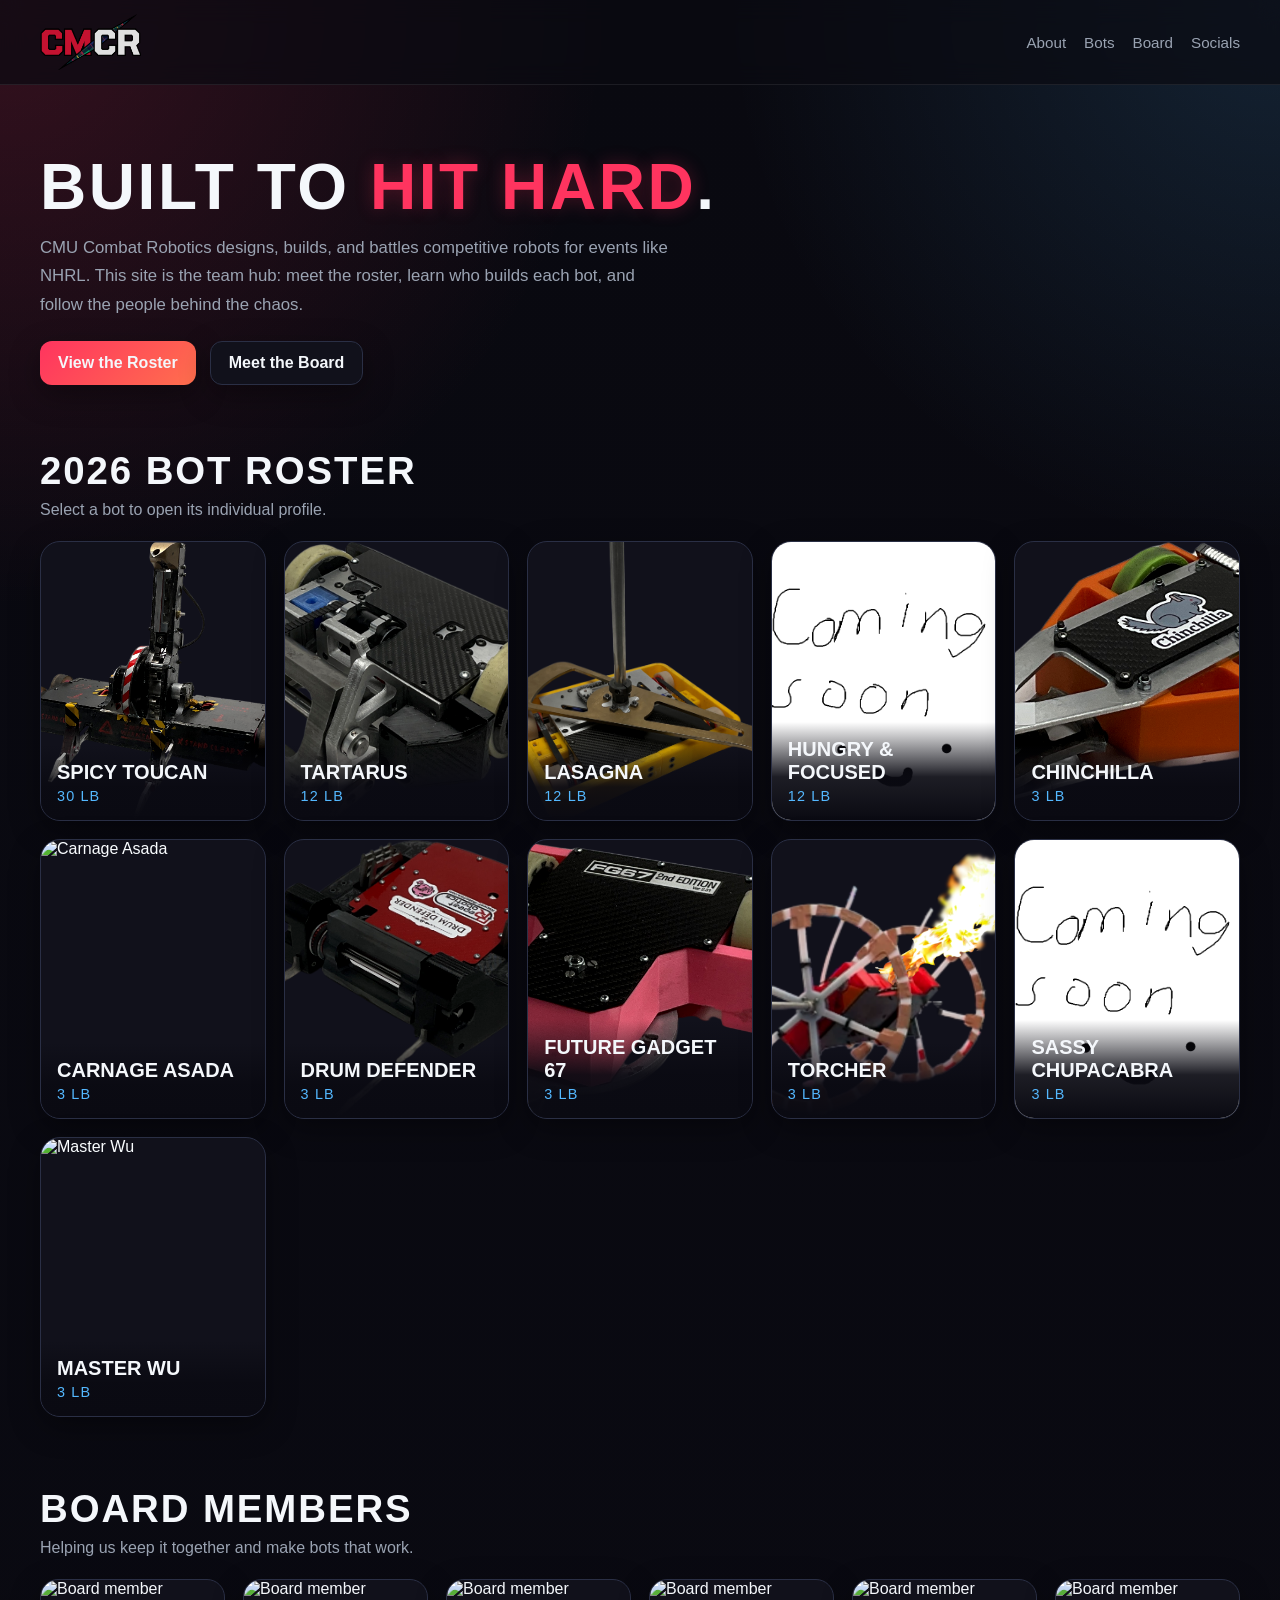
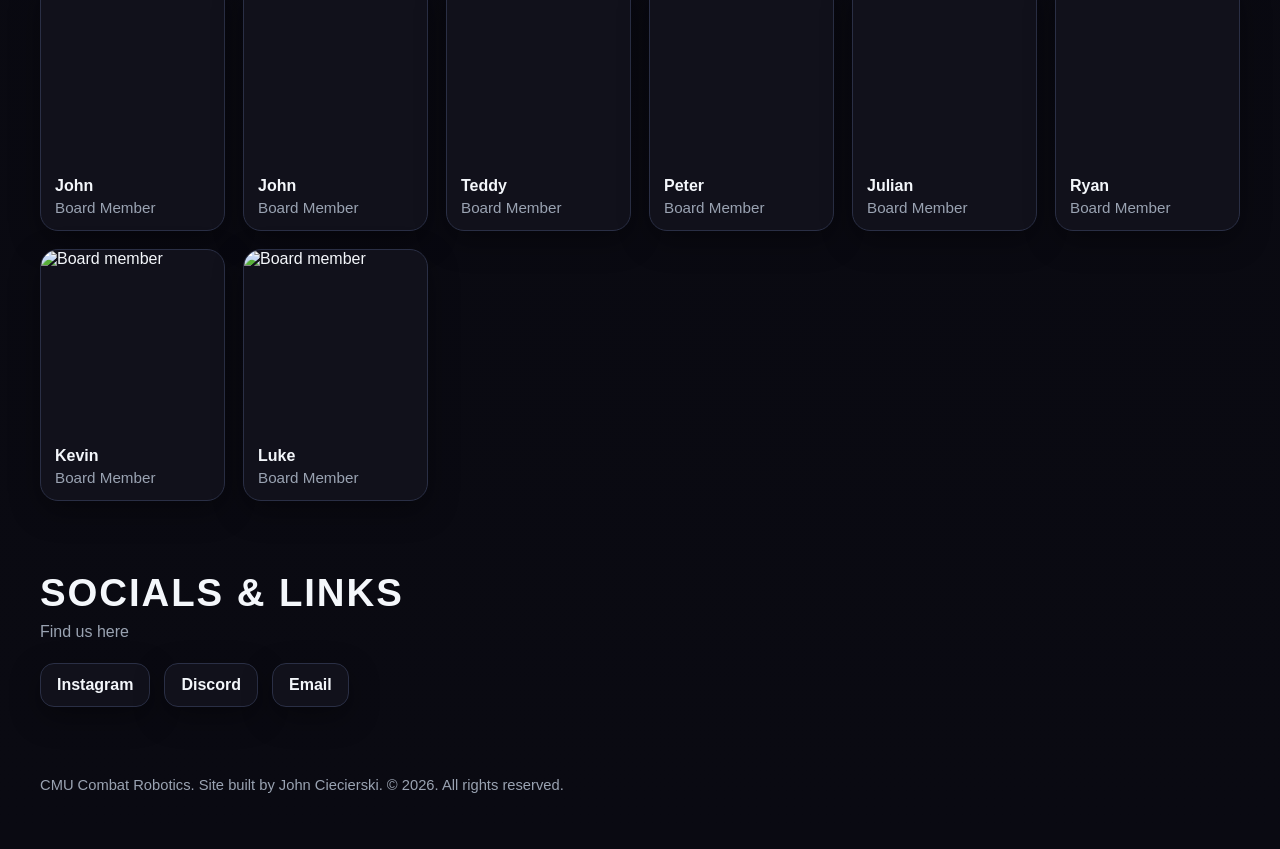
==== commit 0327bf39: "a" ====
--- a/index.html
+++ b/index.html
@@ -54,28 +54,62 @@
 
             <div class="board-grid">
                 <article class="member-card">
-                    <img class="member-photo" src="https://placehold.co/500x500?text=Member+1" alt="Board member 1" />
+                    <img class="member-photo" src="https://placehold.co/500x500?text=John" alt="Board member" />
                     <div class="member-info">
-                        <p class="member-name">John Ciecierski</p>
+                        <p class="member-name">John</p>
+                        <p class="member-role">Board Member</p>
+                    </div>
+                </article>
+                <article class="member-card">
+                    <img class="member-photo" src="https://placehold.co/500x500?text=John" alt="Board member" />
+                    <div class="member-info">
+                        <p class="member-name">John</p>
+                        <p class="member-role">Board Member</p>
+                    </div>
+                </article>
+                <article class="member-card">
+                    <img class="member-photo" src="https://placehold.co/500x500?text=Teddy" alt="Board member" />
+                    <div class="member-info">
+                        <p class="member-name">Teddy</p>
+                        <p class="member-role">Board Member</p>
+                    </div>
+                </article>
+                <article class="member-card">
+                    <img class="member-photo" src="https://placehold.co/500x500?text=Peter" alt="Board member" />
+                    <div class="member-info">
+                        <p class="member-name">Peter</p>
+                        <p class="member-role">Board Member</p>
+                    </div>
+                </article>
+                <article class="member-card">
+                    <img class="member-photo" src="https://placehold.co/500x500?text=Julian" alt="Board member" />
+                    <div class="member-info">
+                        <p class="member-name">Julian</p>
+                        <p class="member-role">Board Member</p>
+                    </div>
+                </article>
+                <article class="member-card">
+                    <img class="member-photo" src="https://placehold.co/500x500?text=Ryan" alt="Board member" />
+                    <div class="member-info">
+                        <p class="member-name">Ryan</p>
+                        <p class="member-role">Board Member</p>
+                    </div>
+                </article>
+                <article class="member-card">
+                    <img class="member-photo" src="https://placehold.co/500x500?text=Kevin" alt="Board member" />
+                    <div class="member-info">
+                        <p class="member-name">Kevin</p>
+                        <p class="member-role">Board Member</p>
+                    </div>
+                </article>
+                <article class="member-card">
+                    <img class="member-photo" src="https://placehold.co/500x500?text=Luke" alt="Board member" />
+                    <div class="member-info">
+                        <p class="member-name">Luke</p>
                         <p class="member-role">Board Member</p>
                     </div>
                 </article>
 
-                <article class="member-card">
-                    <img class="member-photo" src="https://placehold.co/500x500?text=Member+2" alt="Board member 2" />
-                    <div class="member-info">
-                        <p class="member-name">Member Name</p>
-                        <p class="member-role">Role</p>
-                    </div>
-                </article>
-
-                <article class="member-card">
-                    <img class="member-photo" src="https://placehold.co/500x500?text=Member+3" alt="Board member 3" />
-                    <div class="member-info">
-                        <p class="member-name">Member Name</p>
-                        <p class="member-role">Role</p>
-                    </div>
-                </article>
             </div>
         </section>
 
